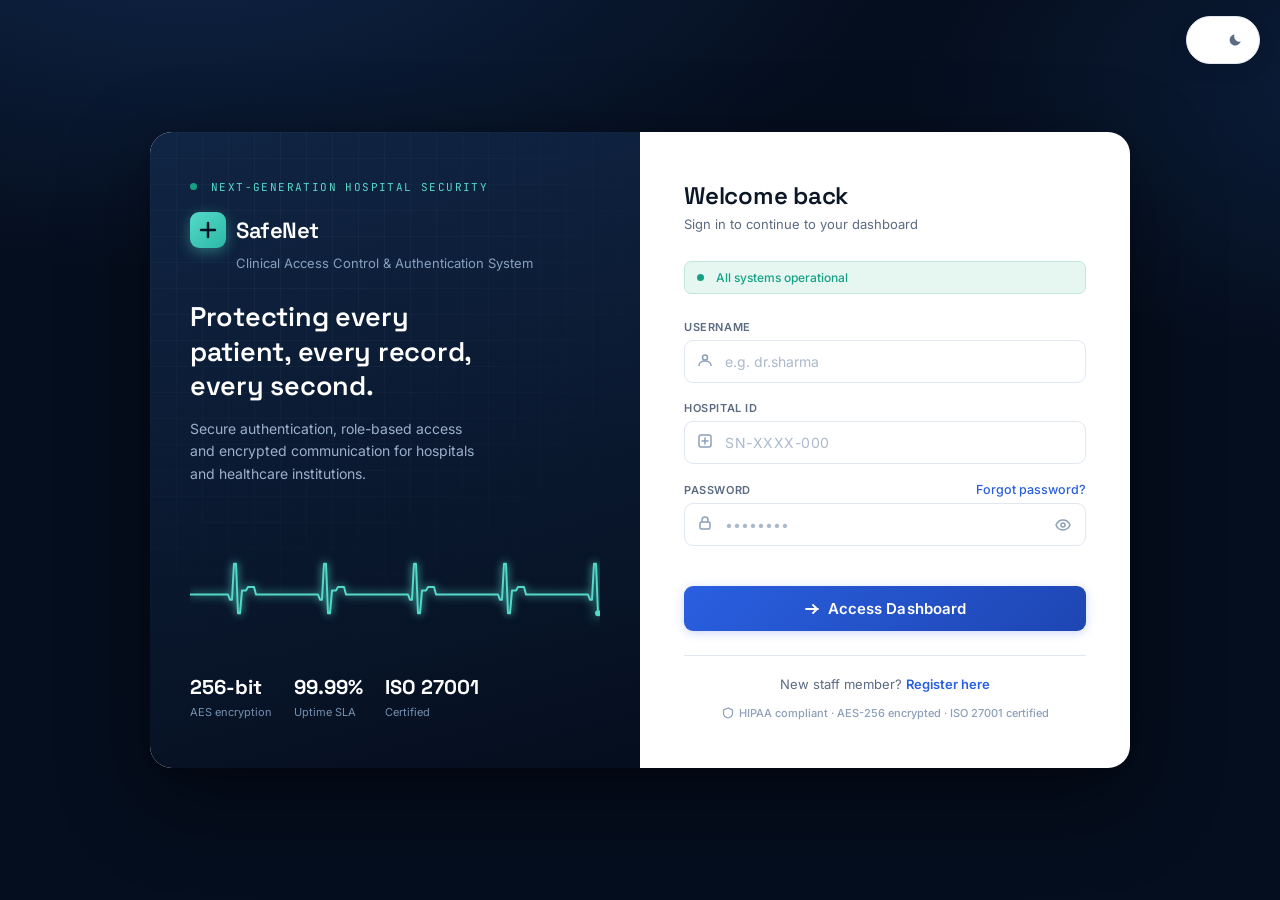
==== frontend/admin.html @ 6b895a3d "Initial commit" ====
<!DOCTYPE html>
<html lang="en">
<head>
    <meta charset="UTF-8">
    <meta name="viewport" content="width=device-width, initial-scale=1.0">
    <title>SafeNet — Admin Control</title>
    <link rel="preconnect" href="https://fonts.googleapis.com">
    <link href="https://fonts.googleapis.com/css2?family=Inter:wght@300;400;500;600;700&family=Space+Grotesk:wght@500;600;700&family=JetBrains+Mono:wght@400;500&display=swap" rel="stylesheet">
    <link rel="stylesheet" href="css/design-system.css">
    <script src="js/darkmode.js"></script>
    <link rel="stylesheet" href="css/admin.css">
</head>
<body class="app-body">

<!-- Sidebar -->
<aside>
    <div class="sidebar-brand">
        <div class="logo-icon">
            <svg width="18" height="18" viewBox="0 0 20 20" fill="none">
                <path d="M10 3v14M3 10h14" stroke="white" stroke-width="2.5" stroke-linecap="round"/>
            </svg>
        </div>
        <div>
            <span>SafeNet</span>
            <sub>Admin Console</sub>
        </div>
    </div>

    <div style="padding: 0 8px; margin-bottom: 8px;">
        <div class="sidebar-user-name" id="sidebarUserName">—</div>
        <div class="sidebar-user-id" id="sidebarUserHospitalId">—</div>
    </div>

    <span class="nav-section-label">Security</span>
    <a class="nav-item active" href="#" data-view="command" onclick="return switchView(this);">
        <svg width="15" height="15" viewBox="0 0 16 16" fill="none"><path d="M8 1L2 4v4c0 3.5 2.5 6 6 7 3.5-1 6-3.5 6-7V4L8 1z" stroke="currentColor" stroke-width="1.4"/></svg>
        Command Center
    </a>
    <a class="nav-item" href="#" data-view="anomalies" onclick="return switchView(this);">
        <svg width="15" height="15" viewBox="0 0 16 16" fill="none"><circle cx="8" cy="8" r="6" stroke="currentColor" stroke-width="1.4"/><path d="M8 5v3.5M8 11v.5" stroke="currentColor" stroke-width="1.4" stroke-linecap="round"/></svg>
        Anomaly Logs
    </a>

    <span class="nav-section-label">Staff</span>
    <a class="nav-item" href="#" data-view="approvals" onclick="return switchView(this);">
        <svg width="15" height="15" viewBox="0 0 16 16" fill="none"><circle cx="6" cy="5" r="2.5" stroke="currentColor" stroke-width="1.4"/><path d="M1 13c0-2.5 2-4 5-4s5 1.5 5 4" stroke="currentColor" stroke-width="1.4" stroke-linecap="round"/><path d="M11 7l2 2 2-2" stroke="currentColor" stroke-width="1.4" stroke-linecap="round"/></svg>
        Pending Approvals
        <span class="badge badge-amber" style="margin-left:auto; padding: 2px 7px; font-size:10px;" id="pendingBadge">2</span>
    </a>
    <a class="nav-item" href="#" data-view="access" onclick="return switchView(this);">
        <svg width="15" height="15" viewBox="0 0 16 16" fill="none"><rect x="2" y="2" width="12" height="12" rx="2" stroke="currentColor" stroke-width="1.4"/><path d="M5 8h6M8 5v6" stroke="currentColor" stroke-width="1.4" stroke-linecap="round"/></svg>
        Access Control
    </a>

    <span class="nav-section-label">System</span>
    <a class="nav-item" href="#" data-view="config" onclick="return switchView(this);">
        <svg width="15" height="15" viewBox="0 0 16 16" fill="none"><circle cx="8" cy="8" r="3" stroke="currentColor" stroke-width="1.4"/><path d="M8 1v2M8 13v2M1 8h2M13 8h2M3 3l1.5 1.5M11.5 11.5L13 13M3 13l1.5-1.5M11.5 4.5L13 3" stroke="currentColor" stroke-width="1.4" stroke-linecap="round"/></svg>
        System Config
    </a>

    <div class="sidebar-footer">
        <a class="nav-item nav-item-muted" href="#" onclick="SafeNetAPI.logout(); return false;">
            <svg width="15" height="15" viewBox="0 0 16 16" fill="none"><path d="M6 3H3a1 1 0 00-1 1v8a1 1 0 001 1h3M10 11l3-3-3-3M5 8h8" stroke="currentColor" stroke-width="1.4" stroke-linecap="round" stroke-linejoin="round"/></svg>
            Sign out
        </a>
        <div class="sidebar-status" style="margin-top:10px;">
            <span class="status-dot"></span>All nodes active
        </div>
    </div>
</aside>

<!-- Main -->
<main>
    <div class="topbar">
        <div class="topbar-title">
            <h2>Security &amp; Access Management</h2>
            <p>Staff approvals, RBAC, and IoT anomaly monitoring</p>
        </div>
        <div class="topbar-badges">
            <span class="badge badge-green"><span class="status-dot" style="width:5px;height:5px;margin-right:3px;"></span>System online</span>
            <span class="badge badge-blue">Isolation Forest · Active</span>
            <span class="badge badge-amber" id="alertBadge">⚠ 2 anomalies</span>
        </div>
    </div>

    <div class="dash-view active" id="view-command">
    <!-- Stat cards -->
    <div class="stat-grid">
        <div class="stat-card">
            <div class="stat-label">Algorithm accuracy</div>
            <div class="stat-value stat-accent">98.42<span style="font-size:14px;">%</span></div>
            <div class="stat-sub">+2.1% vs baseline SVM</div>
        </div>
        <div class="stat-card">
            <div class="stat-label">Detection latency</div>
            <div class="stat-value stat-blue">12.4<span style="font-size:14px;"> ms</span></div>
            <div class="stat-sub">Optimised for IoT footprint</div>
        </div>
        <div class="stat-card">
            <div class="stat-label">Active anomalies</div>
            <div class="stat-value stat-warn" id="anomalyCount">2</div>
            <div class="stat-sub">Awaiting triage</div>
        </div>
        <div class="stat-card">
            <div class="stat-label">Pending approvals</div>
            <div class="stat-value stat-alert" id="pendingCount">2</div>
            <div class="stat-sub">Staff registrations</div>
        </div>
    </div>

    <!-- Patient health-status analytics — Admin_Ops is unrestricted, so
         GET /patients returns every department here, unlike the clinical
         dashboards which only ever see their own. -->
    <div class="panel" style="margin-bottom:20px;">
        <div class="panel-header">
            <div>
                <div class="panel-title">Patient Health Overview</div>
                <div class="panel-sub">Live condition breakdown — all departments</div>
            </div>
        </div>
        <div class="health-overview-body">
            <div class="health-skeleton" id="healthSkeleton-admin">Loading analytics…</div>
            <div class="health-donut-wrap"><canvas class="health-donut" id="healthDonut-admin" style="display:none;"></canvas></div>
            <div class="health-legend" id="healthLegend-admin"></div>
            <div class="health-empty" id="healthEmpty-admin" style="display:none;">No patients registered yet.</div>
        </div>
    </div>
    </div>

    <!-- Approvals -->
    <div class="dash-view" id="view-approvals">
    <div class="panel">
        <div class="panel-header">
            <div>
                <div class="panel-title">Pending Staff Approvals</div>
                <div class="panel-sub">Review submitted hospital ID before activating access</div>
            </div>
            <span class="badge badge-amber" id="queueBadge">2 pending</span>
        </div>
        <div class="panel-body" id="approvalQueue">

            <div class="empty-state" id="emptyApprovals" style="display:none;">
                <svg width="28" height="28" viewBox="0 0 28 28" fill="none" style="margin:0 auto 8px;display:block;"><path d="M4 14l7 7L24 7" stroke="#0D9373" stroke-width="2" stroke-linecap="round" stroke-linejoin="round"/></svg>
                No pending approvals
            </div>
        </div>
    </div>
    </div>

    <!-- Anomaly log -->
    <div class="dash-view" id="view-anomalies">
    <div class="panel">
        <div class="panel-header">
            <div>
                <div class="panel-title">IoT Anomaly Log</div>
                <div class="panel-sub">Isolation Forest classification output</div>
            </div>
            <span class="badge badge-red" id="anomalyBadge">— active</span>
        </div>
        <div class="panel-body" id="anomalyLog">
            <div class="empty-state" id="emptyAnomalies" style="display:none;">
                <svg width="28" height="28" viewBox="0 0 28 28" fill="none" style="margin:0 auto 8px;display:block;"><path d="M4 14l7 7L24 7" stroke="#0D9373" stroke-width="2" stroke-linecap="round" stroke-linejoin="round"/></svg>
                No active anomalies
            </div>
        </div>
    </div>
    </div>

    <!-- Access table -->
    <div class="dash-view" id="view-access">
    <div class="panel">
        <div class="panel-header">
            <div>
                <div class="panel-title">Active Staff Access</div>
                <div class="panel-sub">Current RBAC role assignments across all departments</div>
            </div>
            <span class="badge badge-blue" id="staffCountBadge">— active</span>
        </div>
        <div class="panel-body">
            <table class="access-table">
                <thead>
                    <tr>
                        <th>Staff Member</th>
                        <th>Department</th>
                        <th>Role</th>
                        <th>Last login</th>
                        <th>Status</th>
                    </tr>
                </thead>
                <tbody id="staffTableBody"></tbody>
            </table>
        </div>
    </div>
    </div>

    <!-- System config (no backend-managed settings yet) -->
    <div class="dash-view" id="view-config">
    <div class="panel">
        <div class="dash-view-placeholder">
            <svg width="32" height="32" viewBox="0 0 16 16" fill="none"><circle cx="8" cy="8" r="3" stroke="currentColor" stroke-width="1.2"/><path d="M8 1v2M8 13v2M1 8h2M13 8h2M3 3l1.5 1.5M11.5 11.5L13 13M3 13l1.5-1.5M11.5 4.5L13 3" stroke="currentColor" stroke-width="1.2" stroke-linecap="round"/></svg>
            <h3>System configuration</h3>
            <p>Global system settings aren't wired up on the backend yet — this section is reserved for future controls like anomaly-detection thresholds and audit-log retention.</p>
        </div>
    </div>
    </div>

</main>

<script src="js/api.js"></script>
<script src="js/patient-analytics.js"></script>
<script src="js/effects.js"></script>
<script src="js/notification.js"></script>
<script src="js/search.js"></script>
<script src="js/global-toolbar.js"></script>
<script src="js/ai.js"></script>
<script>
    let currentUser = SafeNetAPI.requireAuth();

    if (currentUser) {
        document.getElementById('sidebarUserName').textContent = currentUser.fullName || currentUser.username;
        document.getElementById('sidebarUserHospitalId').textContent = currentUser.hospitalId;
    }

    // Sidebar workspace tabs: show only the view matching the clicked nav item.
    function switchView(navEl) {
        document.querySelectorAll('.nav-item[data-view]').forEach(el => el.classList.remove('active'));
        navEl.classList.add('active');
        document.querySelectorAll('.dash-view').forEach(el => el.classList.remove('active'));
        const target = document.getElementById('view-' + navEl.dataset.view);
        if (target) target.classList.add('active');
        return false;
    }

    // This console is Admin_Ops-only server-side (see SecurityConfig); every
    // call below would 403 for anyone else, so gate the UI the same way
    // rather than letting them watch every panel fail one by one.
    if (currentUser && currentUser.role !== 'Admin_Ops') {
        document.querySelector('main').innerHTML = `
            <div class="panel" style="padding:40px;text-align:center;">
                <div class="panel-title" style="font-size:16px;margin-bottom:8px;">Access restricted</div>
                <div class="panel-sub">This console is limited to Admin_Ops accounts. Your account role is "${currentUser.role}".</div>
            </div>`;
    } else {
        loadAll();
        PatientAnalytics.render({
            canvas: 'healthDonut-admin', legend: 'healthLegend-admin',
            empty: 'healthEmpty-admin', skeleton: 'healthSkeleton-admin',
        });
    }

    const roleOptions = ['Doc_ICU', 'Doc_Cardio', 'Doc_Gyno', 'Nurse_ICU', 'Nurse_Cardio', 'Nurse_Gyno', 'Admin_Ops', 'Staff'];
    // Mirrors AuthService.deptToRole() so the pre-selected suggestion matches
    // what the system would have assigned by default at registration.
    const suggestedRole = { icu: 'Doc_ICU', cardiology: 'Doc_Cardio', gynecology: 'Doc_Gyno', admin: 'Admin_Ops' };

    function initials(u) {
        return ((u.firstName?.[0] || '') + (u.lastName?.[0] || '')).toUpperCase();
    }

    function avatarColor(seed) {
        const colors = ['#4F46E5', '#0891B2', '#C2185B', '#7B1FA2', '#0D9373', '#D97706'];
        let hash = 0;
        for (const ch of seed) hash = (hash * 31 + ch.charCodeAt(0)) | 0;
        return colors[Math.abs(hash) % colors.length];
    }

    async function loadAll() {
        await Promise.all([loadStats(), loadApprovals(), loadAnomalies(), loadStaff()]);
    }

    async function loadStats() {
        try {
            const s = await SafeNetAPI.get('/admin/stats');
            document.getElementById('pendingCount').textContent = s.pendingCount;
            document.getElementById('pendingBadge').textContent = s.pendingCount;
            const activeAnomalies = s.criticalAlerts + s.warningAlerts;
            document.getElementById('anomalyCount').textContent = activeAnomalies;
            document.getElementById('alertBadge').textContent = `⚠ ${activeAnomalies} anomalies`;
        } catch (err) {
            console.error('Failed to load stats:', err.message);
        }
    }

    async function loadApprovals() {
        const queue = document.getElementById('approvalQueue');
        const empty = document.getElementById('emptyApprovals');
        try {
            const pending = await SafeNetAPI.get('/admin/approvals');
            queue.querySelectorAll('.approval-row').forEach(r => r.remove());
            document.getElementById('queueBadge').textContent = pending.length ? `${pending.length} pending` : 'All clear';
            document.getElementById('queueBadge').className = 'badge ' + (pending.length ? 'badge-amber' : 'badge-green');
            empty.style.display = pending.length ? 'none' : 'block';

            pending.forEach(u => {
                const row = document.createElement('div');
                row.className = 'approval-row';
                row.id = 'row-' + u.id;
                row.innerHTML = `
                    <div class="avatar" style="background:${avatarColor(u.email)};">${initials(u)}</div>
                    <div class="approval-info">
                        <div class="approval-name">${u.firstName} ${u.lastName}</div>
                        <div class="approval-meta">${u.department} · ${u.email}</div>
                        ${u.idProofPath ? '<span class="view-doc">ID proof on file</span>' : '<span class="view-doc" style="color:var(--muted);">No ID proof uploaded</span>'}
                    </div>
                    <div class="approval-actions">
                        <select class="role-select" id="role-${u.id}">
                            ${roleOptions.map(r => `<option ${r === suggestedRole[u.department.toLowerCase()] ? 'selected' : ''}>${r}</option>`).join('')}
                        </select>
                        <button class="btn-sm btn-approve" onclick="approveRow(${u.id})">Approve</button>
                        <button class="btn-sm btn-reject" onclick="rejectRow(${u.id})">Reject</button>
                    </div>`;
                queue.insertBefore(row, empty);
            });
        } catch (err) {
            queue.innerHTML = `<div class="empty-state">Could not load approvals: ${err.message}</div>`;
        }
    }

    async function loadAnomalies() {
        const log = document.getElementById('anomalyLog');
        const empty = document.getElementById('emptyAnomalies');
        try {
            const anomalies = await SafeNetAPI.get('/iot/anomalies?resolved=false');
            log.querySelectorAll('.anomaly-entry').forEach(e => e.remove());
            document.getElementById('anomalyBadge').textContent = `${anomalies.length} active`;
            empty.style.display = anomalies.length ? 'none' : 'block';

            anomalies.forEach(a => {
                const sevClass = a.severity === 'CRITICAL' ? 'sev-critical' : a.severity === 'WARNING' ? 'sev-warning' : 'sev-info';
                const entry = document.createElement('div');
                entry.className = 'anomaly-entry';
                entry.innerHTML = `
                    <div class="anomaly-header">
                        <span class="severity-tag ${sevClass}">${a.severity}</span>
                        <span class="anomaly-node">${a.nodeId}</span>
                        <span class="anomaly-ts">${new Date(a.detectedAt).toLocaleTimeString('en-IN', {hour:'2-digit', minute:'2-digit'})}</span>
                    </div>
                    <div class="anomaly-msg">${a.message}</div>
                    <div class="anomaly-class">Classification → ${a.classification || 'Unclassified'}</div>
                    <button class="btn-sm btn-reject" style="margin-top:8px;" onclick="resolveAnomaly(${a.id})">Mark resolved</button>`;
                log.insertBefore(entry, empty);
            });
        } catch (err) {
            log.innerHTML = `<div class="empty-state">Could not load anomalies: ${err.message}</div>`;
        }
    }

    async function loadStaff() {
        const tbody = document.getElementById('staffTableBody');
        try {
            const staff = await SafeNetAPI.get('/admin/staff');
            document.getElementById('staffCountBadge').textContent = `${staff.length} active`;
            tbody.innerHTML = staff.map(u => `
                <tr>
                    <td><strong>${u.firstName} ${u.lastName}</strong><br><span style="color:var(--muted);font-size:11px;">${u.email}</span></td>
                    <td>${u.department}</td>
                    <td><span class="role-chip">${u.role}</span></td>
                    <td class="td-mono" style="font-size:11px;">${u.lastLogin ? new Date(u.lastLogin).toLocaleString('en-IN', {dateStyle:'medium', timeStyle:'short'}) : 'Never'}</td>
                    <td><span class="badge ${u.approvalStatus === 'APPROVED' ? 'badge-green' : 'badge-amber'}">${u.approvalStatus === 'APPROVED' ? 'Active' : 'Pending review'}</span></td>
                </tr>
            `).join('');
        } catch (err) {
            tbody.innerHTML = `<tr><td colspan="5" style="text-align:center;color:var(--alert);">Could not load staff: ${err.message}</td></tr>`;
        }
    }

    async function approveRow(id) {
        const role = document.getElementById('role-' + id).value;
        try {
            await SafeNetAPI.put('/admin/approve/' + id, { role });
            document.getElementById('row-' + id)?.remove();
            await loadAll();
        } catch (err) {
            alert('Could not approve: ' + err.message);
        }
    }

    async function rejectRow(id) {
        try {
            await SafeNetAPI.put('/admin/reject/' + id, {});
            document.getElementById('row-' + id)?.remove();
            await loadAll();
        } catch (err) {
            alert('Could not reject: ' + err.message);
        }
    }

    async function resolveAnomaly(id) {
        try {
            await SafeNetAPI.put('/admin/anomalies/' + id + '/resolve', {});
            await loadAnomalies();
            await loadStats();
        } catch (err) {
            alert('Could not resolve anomaly: ' + err.message);
        }
    }
</script>
</body>
</html>
---- frontend/css/design-system.css ----
/* ============================================================
   SafeNet Design System
   A clinical-monitor inspired visual language: calm, legible
   surfaces for clinical data, wrapped in a deep-navy "vital
   signs" shell. The signature motif is the live pulse trace —
   the same waveform that watches a patient's heart now watches
   the system.
   ============================================================ */

*, *::before, *::after { box-sizing: border-box; margin: 0; padding: 0; }

:root {
  /* ── Core palette ── */
  --navy-deep:   #050E1E;
  --navy:        #0A1830;
  --navy-mid:    #102544;
  --navy-line:   #1E3A5F;

  --cloud:       #F4F7FC;
  --paper:       #FFFFFF;
  --ink:         #0B1626;
  --slate:       #5B6B82;
  --slate-lt:    #8CA0B8;
  --line:        #E1E7F0;
  --line-soft:   #EDF1F7;

  --pulse:       #2A5FE0;
  --pulse-dk:    #1E46B3;
  --pulse-lt:    #E8EEFE;
  --pulse-glow:  #55D9C9;
  --pulse-glow-dk: #2CB8A6;

  --vital-red:    #E3435F;
  --vital-red-lt: #FDECEF;
  --vital-amber:  #DB9A2C;
  --vital-amber-lt: #FBF2E1;
  --vital-green:  #17A184;
  --vital-green-lt: #E6F7F2;
  --vital-purple: #7C6FE3;
  --vital-purple-lt: #EEECFC;

  --icu:         #C6304A;
  --icu-lt:      #FDEBEF;

  /* ── Legacy aliases (kept so page-inline scripts referencing old
     variable names via style.color = 'var(--x)' keep working) ── */
  --ink-legacy:  var(--ink);
  --muted:       var(--slate);
  --border:      var(--line);
  --white:       var(--paper);
  --surface:     var(--cloud);
  --alert:       var(--vital-red);
  --alert-lt:    var(--vital-red-lt);
  --success:     var(--vital-green);
  --success-lt:  var(--vital-green-lt);
  --warn:        var(--vital-amber);
  --sidebar:     var(--navy-deep);

  /* ── Type ── */
  --display: 'Space Grotesk', 'Inter', sans-serif;
  --sans:    'Inter', sans-serif;
  --mono:    'JetBrains Mono', monospace;

  /* ── Elevation ── */
  --shadow-sm: 0 1px 2px rgba(9, 20, 40, 0.06);
  --shadow-md: 0 6px 20px rgba(9, 20, 40, 0.08), 0 2px 6px rgba(9, 20, 40, 0.05);
  --shadow-lg: 0 16px 48px rgba(9, 20, 40, 0.14), 0 4px 12px rgba(9, 20, 40, 0.06);
  --shadow-glow: 0 0 0 3px var(--pulse-lt);

  --radius-sm: 7px;
  --radius-md: 10px;
  --radius-lg: 16px;
  --ease: cubic-bezier(0.22, 1, 0.36, 1);
}

html { scroll-behavior: smooth; }

body {
  font-family: var(--sans);
  background: var(--cloud);
  color: var(--ink);
  -webkit-font-smoothing: antialiased;
}

h1, h2, h3, .display { font-family: var(--display); letter-spacing: -0.01em; }

a { color: var(--pulse); }

::selection { background: var(--pulse-glow); color: var(--navy-deep); }

/* Custom scrollbar */
::-webkit-scrollbar { width: 10px; height: 10px; }
::-webkit-scrollbar-track { background: transparent; }
::-webkit-scrollbar-thumb { background: #C7D3E4; border-radius: 10px; border: 2px solid var(--cloud); }
::-webkit-scrollbar-thumb:hover { background: #A9B9D0; }

@media (prefers-reduced-motion: reduce) {
  *, *::before, *::after { animation-duration: 0.001ms !important; animation-iteration-count: 1 !important; transition-duration: 0.001ms !important; scroll-behavior: auto !important; }
}

:focus-visible {
  outline: 2px solid var(--pulse-glow);
  outline-offset: 2px;
}

/* ============================================================
   Motion library
   ============================================================ */

@keyframes fadeUp {
  from { opacity: 0; transform: translateY(14px); }
  to   { opacity: 1; transform: translateY(0); }
}
@keyframes fadeIn { from { opacity: 0; } to { opacity: 1; } }

@keyframes scaleIn {
  from { opacity: 0; transform: scale(0.96); }
  to   { opacity: 1; transform: scale(1); }
}

@keyframes blink { 0%, 100% { opacity: 1; } 50% { opacity: 0.25; } }

@keyframes softPulseGlow {
  0%, 100% { box-shadow: 0 0 0 0 rgba(85, 217, 201, 0.45); }
  50%      { box-shadow: 0 0 0 6px rgba(85, 217, 201, 0); }
}

@keyframes shimmer {
  0%   { background-position: -400px 0; }
  100% { background-position: 400px 0; }
}

@keyframes floatSlow {
  0%, 100% { transform: translateY(0); }
  50%      { transform: translateY(-6px); }
}

@keyframes drawLine {
  from { stroke-dashoffset: 1400; }
  to   { stroke-dashoffset: 0; }
}

@keyframes ripple {
  from { transform: scale(0); opacity: 0.45; }
  to   { transform: scale(2.6); opacity: 0; }
}

@keyframes toastIn {
  from { opacity: 0; transform: translate(-50%, 12px); }
  to   { opacity: 1; transform: translate(-50%, 0); }
}

.reveal {
  opacity: 0;
  transform: translateY(16px);
  transition: opacity 0.6s var(--ease), transform 0.6s var(--ease);
}
.reveal.in-view { opacity: 1; transform: translateY(0); }

.stagger > * { opacity: 0; animation: fadeUp 0.55s var(--ease) forwards; }
.stagger > *:nth-child(1) { animation-delay: 0.03s; }
.stagger > *:nth-child(2) { animation-delay: 0.09s; }
.stagger > *:nth-child(3) { animation-delay: 0.15s; }
.stagger > *:nth-child(4) { animation-delay: 0.21s; }
.stagger > *:nth-child(5) { animation-delay: 0.27s; }
.stagger > *:nth-child(6) { animation-delay: 0.33s; }
.stagger > *:nth-child(n+7) { animation-delay: 0.38s; }

/* Ripple-enabled surface (JS adds .ripple span on click via effects.js) */
.rippleable { position: relative; overflow: hidden; }
.ripple-el {
  position: absolute; border-radius: 50%;
  background: rgba(255,255,255,0.55);
  transform: scale(0); pointer-events: none;
  animation: ripple 0.6s ease-out forwards;
}
.rippleable.dark .ripple-el { background: rgba(85,217,201,0.35); }

/* ============================================================
   Status dot / live indicators
   ============================================================ */

.status-dot {
  display: inline-block; width: 6px; height: 6px; border-radius: 50%;
  background: var(--vital-green); margin-right: 5px;
  animation: blink 2.4s ease-in-out infinite;
}
.status-dot.pulse-dot,
.pulse-dot {
  display: inline-block; width: 7px; height: 7px; border-radius: 50%;
  background: var(--vital-green); margin-right: 6px; flex-shrink: 0;
  animation: softPulseGlow 2s ease-in-out infinite;
}

/* ============================================================
   Auth shell (login / register / forgot / reset / logout)
   ============================================================ */

body.auth-body {
  min-height: 100vh;
  display: flex;
  justify-content: center;
  align-items: center;
  padding: 24px;
  position: relative;
  overflow-x: hidden;
  background:
    radial-gradient(1200px 600px at 15% -10%, #0F2547 0%, transparent 60%),
    radial-gradient(900px 500px at 110% 10%, #0B1E3B 0%, transparent 55%),
    var(--navy-deep);
}

/* Ambient pulse-trace canvas sitting behind the auth card */
.auth-trace {
  position: fixed; inset: 0; width: 100%; height: 100%;
  z-index: 0; opacity: 0.55; pointer-events: none;
}

.auth-wrap {
  position: relative; z-index: 1;
  width: 100%; max-width: 980px;
  display: grid; grid-template-columns: 1fr 1fr;
  background: var(--paper);
  border-radius: 22px;
  overflow: hidden;
  box-shadow: 0 30px 90px rgba(0,0,0,0.45), 0 4px 16px rgba(0,0,0,0.2);
  animation: scaleIn 0.6s var(--ease);
}

.auth-side {
  background:
    linear-gradient(165deg, var(--navy-mid) 0%, var(--navy-deep) 100%);
  color: #fff;
  padding: 48px 40px;
  display: flex; flex-direction: column; justify-content: space-between;
  position: relative;
  overflow: hidden;
  min-height: 100%;
}

.auth-side::before {
  content: '';
  position: absolute; inset: 0;
  background-image:
    linear-gradient(rgba(255,255,255,0.035) 1px, transparent 1px),
    linear-gradient(90deg, rgba(255,255,255,0.035) 1px, transparent 1px);
  background-size: 26px 26px;
  mask-image: radial-gradient(circle at 30% 20%, black, transparent 75%);
}

.auth-side-content { position: relative; z-index: 1; }

.auth-side .eyebrow {
  font-family: var(--mono); font-size: 11px; letter-spacing: 1.4px;
  color: var(--pulse-glow); text-transform: uppercase; margin-bottom: 18px;
  display: flex; align-items: center; gap: 8px;
}

.auth-side h2 {
  font-size: 27px; line-height: 1.28; font-weight: 600; margin-bottom: 14px;
  max-width: 320px;
}

.auth-side p.lede { color: #9BB0CC; font-size: 14px; line-height: 1.6; max-width: 300px; }

.auth-side-trace {
  position: relative; z-index: 1;
  height: 90px; margin: 28px 0 8px;
}

.auth-stat-row { display: flex; gap: 22px; position: relative; z-index: 1; }
.auth-stat-row div b { display: block; font-family: var(--display); font-size: 20px; color: #fff; }
.auth-stat-row div span { font-size: 11px; color: #7590B0; }

.auth-form-side { padding: 48px 44px; display: flex; flex-direction: column; justify-content: center; }

/* Legacy single-column card (logout / narrow states) */
.card {
  width: 480px;
  max-width: 100%;
  background: var(--paper);
  border: 1px solid var(--line);
  border-radius: var(--radius-lg);
  padding: 44px 40px 36px;
  box-shadow: var(--shadow-lg);
  display: flex;
  flex-direction: column;
  position: relative;
  z-index: 1;
  animation: scaleIn 0.5s var(--ease);
}

.header { margin-bottom: 28px; }

.wordmark { display: flex; align-items: center; gap: 10px; margin-bottom: 6px; }

.logo-icon {
  width: 36px; height: 36px;
  background: linear-gradient(140deg, var(--pulse) 0%, var(--pulse-dk) 100%);
  border-radius: 9px;
  display: flex; align-items: center; justify-content: center;
  flex-shrink: 0;
  box-shadow: 0 4px 14px rgba(42, 95, 224, 0.35);
}
.auth-side .logo-icon,
.logo-icon.on-dark {
  background: linear-gradient(140deg, var(--pulse-glow) 0%, var(--pulse-glow-dk) 100%);
  box-shadow: 0 4px 14px rgba(85, 217, 201, 0.4);
}

.wordmark h1 {
  font-family: var(--display);
  font-size: 22px; font-weight: 600; color: var(--ink); letter-spacing: -0.02em;
}
.auth-side .wordmark h1 { color: #fff; }

.tagline { font-size: 13px; color: var(--slate); margin-left: 46px; line-height: 1.4; }
.auth-side .tagline { color: #86A0C0; }

/* System status bar */
.status-bar {
  display: flex; align-items: center; gap: 6px;
  background: var(--vital-green-lt); border: 1px solid #BFE7DC;
  border-radius: var(--radius-sm); padding: 8px 12px; margin-bottom: 26px;
  font-size: 12px; font-weight: 500; color: var(--vital-green);
}

/* ============================================================
   Forms
   ============================================================ */

.form-group { margin-bottom: 18px; }

label, .form-label {
  display: block; font-size: 11px; font-weight: 600; color: var(--slate);
  text-transform: uppercase; letter-spacing: 0.6px; margin-bottom: 6px;
}

.input-wrap { position: relative; }

.input-icon {
  position: absolute; left: 13px; top: 50%; transform: translateY(-50%);
  color: var(--slate-lt); pointer-events: none; transition: color 0.15s;
}

input[type="text"], input[type="password"], input[type="email"],
input[type="tel"], input[type="search"], input[type="date"],
select, textarea, .form-input, .form-textarea, .filter-select, .search-input {
  width: 100%;
  padding: 12px 14px;
  border: 1.5px solid var(--line);
  border-radius: 9px;
  font-family: var(--sans);
  font-size: 14px;
  color: var(--ink);
  background: var(--paper);
  outline: none;
  transition: border-color 0.15s var(--ease), box-shadow 0.15s var(--ease);
  appearance: none; -webkit-appearance: none;
}

.input-wrap input, .input-wrap select { padding-left: 40px; }
.search-wrap { position: relative; }
.search-wrap .search-input { padding-left: 38px; }
.search-icon { position: absolute; left: 12px; top: 50%; transform: translateY(-50%); color: var(--slate-lt); }

input:focus, select:focus, textarea:focus,
.form-input:focus, .form-textarea:focus, .filter-select:focus, .search-input:focus {
  border-color: var(--pulse);
  box-shadow: var(--shadow-glow);
}

input::placeholder, textarea::placeholder { color: #ABB9CC; }

input.input-invalid, .form-input.input-invalid {
  border-color: var(--vital-red) !important;
  box-shadow: 0 0 0 3px rgba(227,67,95,0.1) !important;
}
.field-error {
  display: none; font-size: 11.5px; color: var(--vital-red);
  margin-top: 5px; font-weight: 500;
}
.field-error.show { display: block; animation: fadeUp 0.25s var(--ease); }
.form-hint { font-size: 12px; color: var(--slate); margin-top: 5px; }

.id-input { font-family: var(--mono); font-size: 13px; letter-spacing: 0.5px; }

.pw-wrap { position: relative; }
.pw-toggle {
  position: absolute; right: 13px; top: 50%; transform: translateY(-50%);
  background: none; border: none; cursor: pointer; color: var(--slate-lt);
  padding: 2px; display: flex; align-items: center; transition: color 0.15s;
}
.pw-toggle:hover { color: var(--slate); }

.select-wrap { position: relative; }
.select-wrap::after {
  content: ''; position: absolute; right: 14px; top: 50%; transform: translateY(-50%);
  width: 0; height: 0; border-left: 4px solid transparent; border-right: 4px solid transparent;
  border-top: 5px solid var(--slate-lt); pointer-events: none;
}

.form-row { display: grid; grid-template-columns: 1fr 1fr; gap: 16px; }

/* Department / option pills */
.dept-pills { display: grid; grid-template-columns: 1fr 1fr; gap: 8px; margin-top: 2px; }
.dept-pill {
  display: flex; flex-direction: column; gap: 2px;
  padding: 12px 13px; border: 1.5px solid var(--line); border-radius: 10px;
  cursor: pointer; transition: border-color 0.15s, background 0.15s, box-shadow 0.15s, transform 0.15s;
  background: var(--paper);
}
.dept-pill:hover { border-color: #A9C0E8; background: #F6F9FF; transform: translateY(-1px); }
.dept-pill.selected { border-color: var(--pulse); background: var(--pulse-lt); box-shadow: var(--shadow-glow); }
.dept-pill input[type="radio"] { display: none; }
.dept-name { font-size: 13px; font-weight: 600; color: var(--ink); }
.dept-desc { font-size: 10px; color: var(--slate); font-weight: 400; }
.dept-pill-icon { font-size: 16px; margin-bottom: 2px; }

/* Toggle switch */
.toggle-row { display: flex; align-items: center; justify-content: space-between; padding: 12px 0; }
.toggle-name { font-size: 13.5px; font-weight: 600; color: var(--ink); }
.toggle-desc { font-size: 12px; color: var(--slate); margin-top: 2px; }
.toggle { position: relative; width: 40px; height: 23px; flex-shrink: 0; }
.toggle input { opacity: 0; width: 0; height: 0; }
.toggle-slider {
  position: absolute; inset: 0; background: #CBD5E5; border-radius: 20px; cursor: pointer;
  transition: background 0.2s var(--ease);
}
.toggle-slider::before {
  content: ''; position: absolute; width: 17px; height: 17px; left: 3px; top: 3px;
  background: #fff; border-radius: 50%; transition: transform 0.2s var(--ease);
  box-shadow: 0 1px 3px rgba(0,0,0,0.25);
}
.toggle input:checked + .toggle-slider { background: var(--pulse); }
.toggle input:checked + .toggle-slider::before { transform: translateX(17px); }

/* ============================================================
   Buttons
   ============================================================ */

.btn, .btn-primary, .btn-login, .btn-secondary, .btn-danger, .btn-success,
.btn-save, .btn-cancel, .btn-approve, .btn-reject, .btn-confirm, .btn-hold,
.btn-modal-cancel, .btn-modal-confirm {
  display: inline-flex; align-items: center; justify-content: center; gap: 8px;
  border: none; border-radius: 9px; padding: 12px 20px;
  font-family: var(--sans); font-size: 14px; font-weight: 600;
  cursor: pointer; transition: background 0.15s var(--ease), transform 0.08s var(--ease), box-shadow 0.2s var(--ease), border-color .15s;
  letter-spacing: 0.1px; text-decoration: none;
}
.btn:active, .btn-primary:active, .btn-login:active, .btn-secondary:active,
.btn-danger:active, .btn-success:active, .btn-save:active, .btn-approve:active {
  transform: scale(0.98);
}

.btn-primary, .btn-login, .btn-save, .btn-approve, .btn-confirm, .btn-modal-confirm {
  width: auto;
  background: linear-gradient(135deg, var(--pulse) 0%, var(--pulse-dk) 100%);
  color: #fff;
  box-shadow: 0 2px 10px rgba(42,95,224,0.25);
}
.btn-login { width: 100%; padding: 13px; font-size: 15px; margin-top: 22px; }
.btn-primary:hover, .btn-login:hover, .btn-save:hover, .btn-approve:hover,
.btn-confirm:hover, .btn-modal-confirm:hover {
  box-shadow: 0 6px 20px rgba(42,95,224,0.38);
  transform: translateY(-1px);
}

.btn-secondary, .btn-cancel, .btn-modal-cancel, .btn-hold {
  background: var(--paper); color: var(--ink); border: 1.5px solid var(--line);
}
.btn-secondary:hover, .btn-cancel:hover, .btn-modal-cancel:hover, .btn-hold:hover {
  border-color: #B7C4D8; background: #F7F9FC;
}

.btn-danger, .btn-reject {
  background: linear-gradient(135deg, var(--vital-red) 0%, #C22C48 100%); color: #fff;
  box-shadow: 0 2px 10px rgba(227,67,95,0.25);
}
.btn-danger:hover, .btn-reject:hover { box-shadow: 0 6px 20px rgba(227,67,95,0.35); transform: translateY(-1px); }

.btn-success { background: linear-gradient(135deg, var(--vital-green) 0%, #0F8570 100%); color: #fff; }

.btn-link { background: none; border: none; color: var(--pulse); font-weight: 600; cursor: pointer; padding: 0; font-size: 13px; }
.btn-link:hover { text-decoration: underline; }

.btn-sm { padding: 7px 12px; font-size: 12px; border-radius: 7px; }

.btn-row { display: flex; gap: 10px; }

button:disabled { opacity: 0.6; cursor: not-allowed; transform: none !important; }

/* Card footer / auth footer */
.card-footer { margin-top: 24px; padding-top: 20px; border-top: 1px solid var(--line); text-align: center; }
.card-footer p { font-size: 13px; color: var(--slate); }
.card-footer a { color: var(--pulse); font-weight: 600; text-decoration: none; }
.card-footer a:hover { text-decoration: underline; }

.security-badge {
  display: flex; align-items: center; justify-content: center; gap: 5px;
  margin-top: 14px; font-size: 11px; color: var(--slate-lt); font-weight: 500;
}

.alert-msg {
  display: none; background: var(--vital-red-lt); border: 1px solid #F4C3CC;
  border-radius: 7px; padding: 10px 13px; font-size: 13px; color: var(--vital-red);
  margin-top: 14px; font-weight: 500; animation: fadeUp 0.25s var(--ease);
}
.info-msg {
  display: none; background: var(--vital-amber-lt); border: 1px solid #F0DCA8;
  border-radius: 7px; padding: 10px 13px; font-size: 13px; color: #8A5A10;
  margin-top: 14px; font-weight: 500;
}

/* ============================================================
   App shell — sidebar / topbar / main
   ============================================================ */

body.app-body { font-family: var(--sans); background: var(--cloud); min-height: 100vh; display: flex; color: var(--ink); }

aside {
  width: 244px; flex-shrink: 0;
  background: linear-gradient(190deg, var(--navy-mid) 0%, var(--navy-deep) 100%);
  display: flex; flex-direction: column; padding: 26px 18px;
  min-height: 100vh; position: sticky; top: 0; height: 100vh;
  overflow-y: auto;
}

.sidebar-brand, .sidebar-brand-text { display: flex; align-items: center; gap: 10px; margin-bottom: 32px; }
.sidebar-brand-text > div { display: flex; align-items: center; gap: 10px; }

.brand-text span { font-size: 16px; font-weight: 700; color: #fff; letter-spacing: -0.02em; display: block; font-family: var(--display); }
.brand-text sub { font-size: 10px; font-weight: 600; color: #4F6C90; text-transform: uppercase; letter-spacing: 0.5px; }

.role-chip-sidebar {
  display: inline-block; background: rgba(85,217,201,0.16); color: var(--pulse-glow);
  font-size: 10px; font-family: var(--mono); padding: 3px 8px; border-radius: 5px; margin-top: 4px;
}

.nav-section-label {
  font-size: 10px; font-weight: 600; color: #3E5A7E;
  text-transform: uppercase; letter-spacing: 0.8px;
  padding: 0 10px; margin-bottom: 6px; margin-top: 22px;
}

.nav-item {
  display: flex; align-items: center; gap: 10px; padding: 9px 11px; border-radius: 8px;
  font-size: 13px; font-weight: 500; color: #8AA2C0; text-decoration: none;
  transition: background 0.15s, color 0.15s, transform 0.1s;
  cursor: pointer; border: none; background: none; width: 100%; text-align: left;
  position: relative;
}
.nav-item:hover { background: rgba(255,255,255,0.06); color: #D3E1F2; transform: translateX(2px); }
.nav-item.active {
  background: rgba(85,217,201,0.14); color: var(--pulse-glow);
}
.nav-item.active::before {
  content: ''; position: absolute; left: -18px; top: 50%; transform: translateY(-50%);
  width: 3px; height: 60%; background: var(--pulse-glow); border-radius: 0 3px 3px 0;
}

.btg-btn {
  display: flex; align-items: center; gap: 8px; width: 100%; padding: 10px 10px;
  background: rgba(198,48,74,0.16); border: 1px solid rgba(198,48,74,0.35); border-radius: 8px;
  font-size: 12px; font-weight: 700; color: #F0A0AF; cursor: pointer; font-family: var(--sans);
  text-transform: uppercase; letter-spacing: 0.5px; transition: background 0.15s, transform .1s; margin-top: 8px;
}
.btg-btn:hover { background: rgba(198,48,74,0.3); transform: translateY(-1px); }

.sidebar-footer { margin-top: auto; padding-top: 16px; border-top: 1px solid rgba(255,255,255,0.08); }

/* Metric-bar fill colors — were hardcoded inline hex on 11 progress
   bars across the 3 dashboards (width stays inline since it's
   data-driven; color is now a class so dark mode can adjust it). */
:root {
  --bar-red:   #D62B2B;
  --bar-green: #0D9373;
  --bar-amber: #D97706;
  --bar-blue:  #0055FF;
  --bar-gray:  #5A6A7E;
}
html[data-theme="dark"] {
  --bar-red:   #F0554F;
  --bar-green: #2FD1A8;
  --bar-amber: #F0A93A;
  --bar-blue:  #4C86FF;
  --bar-gray:  #8698B5;
}
.bar-red   { background: var(--bar-red); }
.bar-green { background: var(--bar-green); }
.bar-amber { background: var(--bar-amber); }
.bar-blue  { background: var(--bar-blue); }
.bar-gray  { background: var(--bar-gray); }

.load-error-banner {
  background: var(--vital-red-lt);
  border-bottom: 1px solid var(--vital-red);
  color: var(--alert);
  font-size: 13px;
}

/* Icon-tile accents on the Help page (quick-links + contact cards).
   Was hardcoded pastel hex per tile; now theme-aware classes. */
:root { --icon-pink-lt: #FCE4EC; }
html[data-theme="dark"] { --icon-pink-lt: #3A1F2A; }
.icon-tile-blue  { background: var(--pulse-lt); }
.icon-tile-green { background: var(--vital-green-lt); }
.icon-tile-amber { background: var(--vital-amber-lt); }
.icon-tile-pink  { background: var(--icon-pink-lt); }




/* Shared sidebar "signed in as" block — was duplicated inline across
   every authenticated page (admin, patients, settings, help, and all
   three dashboards). One definition now. */
.sidebar-user-name { font-size: 13px; font-weight: 600; color: #C0D4EC; }
.sidebar-user-id { font-size: 11px; color: #4A6080; font-family: var(--mono); }

/* Muted variant of .nav-item, used for the sign-out link. Was an
   inline color override repeated on every page. */
.nav-item-muted { color: #4A6080; }

/* Alert/warning cards used in dashboards (anomaly banners, flagged-bed
   notices). These use CSS variables so they correctly flip under
   html[data-theme="dark"] — the hardcoded hex versions they replace
   did not. */
.alert-card-warning { border-color: var(--vital-amber); background: var(--vital-amber-lt); }
.alert-card-critical { border-color: var(--vital-red); background: var(--vital-red-lt); }

.sidebar-status { font-size: 11px; color: #3E5A7E; font-family: var(--mono); padding: 8px 10px 0; }

/* Top padding is taller than the sides to leave clearance under the
   fixed .global-toolbar (search/bell/theme pill, top:16px, ~46px tall)
   so page badges and headers never render underneath/behind it. */
main { flex: 1; padding: 76px 36px 32px; overflow-y: auto; animation: fadeIn 0.4s var(--ease); }

.topbar {
  display: flex; align-items: center; justify-content: space-between; margin-bottom: 26px; gap: 16px; flex-wrap: wrap;
}
.topbar-title { font-family: var(--display); font-size: 22px; font-weight: 600; letter-spacing: -0.01em; }
.topbar-badges { display: flex; gap: 8px; align-items: center; }
.page-sub { color: var(--slate); font-size: 13.5px; margin-top: 4px; }

/* ── Sidebar-driven tabbed views: each nav item shows exactly one
   corresponding panel of content; every other view stays hidden.
   Shared across dashboards and the admin console. ── */
.dash-view { display: none; }
.dash-view.active { display: block; }

.dash-view-placeholder {
  text-align: center; padding: 64px 24px; color: var(--slate);
}
.dash-view-placeholder svg { margin: 0 auto 14px; display: block; opacity: 0.6; }
.dash-view-placeholder h3 { font-family: var(--display); font-size: 16px; font-weight: 600; color: var(--ink); margin-bottom: 6px; }
.dash-view-placeholder p { font-size: 13px; max-width: 360px; margin: 0 auto; line-height: 1.6; }

/* ── Download / export menu (patient report feature) ── */
.dl-menu-wrap { position: relative; display: inline-block; }
.dl-menu {
  position: absolute; top: calc(100% + 6px); right: 0; z-index: 50;
  background: var(--paper); border: 1px solid var(--line); border-radius: 10px;
  box-shadow: 0 10px 30px rgba(15,23,42,0.16); min-width: 200px; padding: 6px;
  display: none;
}
.dl-menu.open { display: block; }
.dl-menu button {
  display: flex; align-items: center; gap: 9px; width: 100%; text-align: left;
  background: none; border: none; padding: 9px 10px; border-radius: 7px;
  font-family: var(--sans); font-size: 13px; font-weight: 500; color: var(--ink);
  cursor: pointer;
}
.dl-menu button:hover { background: var(--cloud); }
.dl-menu button svg { flex-shrink: 0; color: var(--slate); }
.dl-menu .dl-menu-note { padding: 6px 10px 4px; font-size: 11px; color: var(--slate-lt); border-top: 1px solid var(--line-soft); margin-top: 4px; }

/* ── Patient health-status analytics (donut + legend) ── */
.health-overview-body { display: flex; align-items: center; gap: 26px; padding: 20px 22px; flex-wrap: wrap; }
.health-donut-wrap { position: relative; width: 120px; height: 120px; flex-shrink: 0; }
.health-donut { width: 120px; height: 120px; display: block; }
.health-legend { flex: 1; min-width: 190px; display: flex; flex-direction: column; gap: 11px; }
.ph-legend-row { display: flex; align-items: center; gap: 10px; font-size: 13.5px; }
.ph-dot { width: 10px; height: 10px; border-radius: 50%; flex-shrink: 0; }
.ph-legend-label { flex: 1; color: var(--ink); font-weight: 500; }
.ph-legend-val { font-weight: 700; color: var(--ink); font-variant-numeric: tabular-nums; }
.ph-legend-pct { font-weight: 500; color: var(--slate); font-size: 12px; }
.health-empty { color: var(--slate); font-size: 13px; padding: 4px 0; }
.health-skeleton { color: var(--slate-lt); font-size: 13px; padding: 4px 0; }

/* ============================================================
   Panels / cards / stat cards
   ============================================================ */

.panel {
  background: var(--paper); border: 1px solid var(--line); border-radius: var(--radius-md);
  box-shadow: var(--shadow-sm); margin-bottom: 20px; transition: box-shadow .2s var(--ease);
}
.panel:hover { box-shadow: var(--shadow-md); }
.panel-header { padding: 18px 22px; border-bottom: 1px solid var(--line-soft); display: flex; align-items: center; justify-content: space-between; gap: 12px; flex-wrap: wrap; }
.panel-title { font-family: var(--display); font-size: 15.5px; font-weight: 600; }
.panel-sub { font-size: 12px; color: var(--slate); margin-top: 2px; }
.panel-body { padding: 20px 22px; }

.two-col { display: grid; grid-template-columns: 1.4fr 1fr; gap: 20px; align-items: start; }

.stat-grid { display: grid; grid-template-columns: repeat(auto-fit, minmax(180px, 1fr)); gap: 14px; margin-bottom: 22px; }
.stat-card {
  background: var(--paper); border: 1px solid var(--line); border-radius: var(--radius-md);
  padding: 18px 18px; position: relative; overflow: hidden; box-shadow: var(--shadow-sm);
  transition: transform .18s var(--ease), box-shadow .18s var(--ease);
}
.stat-card:hover { transform: translateY(-2px); box-shadow: var(--shadow-md); }
.stat-card::before { content: ''; position: absolute; left: 0; top: 0; bottom: 0; width: 3px; background: var(--pulse); }
.stat-card.stat-alert::before, .stat-card.stat-accent.stat-alert::before { background: var(--vital-red); }
.stat-card.stat-warn::before { background: var(--vital-amber); }
.stat-card.stat-blue::before { background: var(--pulse); }
.stat-label { font-size: 11px; font-weight: 600; color: var(--slate); text-transform: uppercase; letter-spacing: 0.5px; }
.stat-value { font-family: var(--display); font-size: 27px; font-weight: 600; margin: 6px 0 2px; }
.stat-sub { font-size: 11.5px; color: var(--slate-lt); }

.section-divider { height: 1px; background: var(--line); margin: 18px 0; border: none; }

/* ============================================================
   Badges
   ============================================================ */

.badge, .role-chip, .severity-tag, .status-pill, .faq-tag, .bp-chip, .vital-badge {
  display: inline-flex; align-items: center; gap: 4px;
  font-size: 11px; font-weight: 700; padding: 3px 9px; border-radius: 20px;
  text-transform: uppercase; letter-spacing: 0.4px;
}
.badge-blue, .role-chip { background: var(--pulse-lt); color: var(--pulse-dk); }
.badge-green, .sev-info, .bp-normal { background: var(--vital-green-lt); color: var(--vital-green); }
.badge-red, .sev-critical, .bp-high { background: var(--vital-red-lt); color: var(--vital-red); }
.badge-amber, .sev-warning, .bp-watch { background: var(--vital-amber-lt); color: var(--vital-amber-dk, #93650F); }
html[data-theme="dark"] { --vital-amber-dk: #F0C879; }

.badge-purple { background: var(--vital-purple-lt); color: var(--vital-purple); }

/* ============================================================
   Tables
   ============================================================ */

table { width: 100%; border-collapse: collapse; font-size: 13px; }
th {
  text-align: left; font-size: 10.5px; font-weight: 700; color: var(--slate);
  text-transform: uppercase; letter-spacing: 0.5px; padding: 10px 14px; border-bottom: 1.5px solid var(--line);
}
td { padding: 12px 14px; border-bottom: 1px solid var(--line-soft); vertical-align: middle; }
tbody tr { transition: background 0.12s; }
tbody tr:hover { background: #F8FAFD; }
.td-mono { font-family: var(--mono); font-size: 12px; color: var(--slate); }

/* ============================================================
   Modals / drawers / toasts
   ============================================================ */

.modal-overlay, .drawer-overlay {
  position: fixed; inset: 0; background: rgba(7,15,30,0.55); backdrop-filter: blur(2px);
  display: none; align-items: center; justify-content: center; z-index: 200; animation: fadeIn 0.2s var(--ease);
}
.modal-overlay.show, .drawer-overlay.show, .modal-overlay.open, .drawer-overlay.open { display: flex; }

/* Toolbar (table filter row) */
.toolbar { display: flex; align-items: center; gap: 12px; margin-bottom: 20px; flex-wrap: wrap; }

.action-btn {
  padding: 5px 11px; border-radius: 7px; font-size: 11px; font-weight: 600;
  border: 1px solid var(--line); background: var(--paper); color: var(--slate);
  cursor: pointer; font-family: var(--sans); transition: all 0.15s var(--ease); margin-right: 4px;
}
.action-btn:hover { background: var(--pulse-lt); border-color: var(--pulse); color: var(--pulse); transform: translateY(-1px); }
.action-btn.danger:hover { background: var(--vital-red-lt); border-color: #F4C3CC; color: var(--vital-red); }

.patient-name { font-weight: 600; color: var(--ink); }
.patient-id { font-size: 11px; font-family: var(--mono); color: var(--slate); margin-top: 2px; }

/* Info blocks (drawers / read-only detail views) */
.info-block { margin-bottom: 20px; }
.info-label { font-size: 10px; font-weight: 600; text-transform: uppercase; letter-spacing: 0.7px; color: var(--slate); margin-bottom: 4px; }
.info-value { font-size: 14px; color: var(--ink); font-weight: 500; }
.info-grid { display: grid; grid-template-columns: 1fr 1fr; gap: 16px; }
.modal {
  background: var(--paper); border-radius: 16px; padding: 26px; width: 420px; max-width: 92vw;
  box-shadow: var(--shadow-lg); animation: scaleIn 0.25s var(--ease);
}
.modal-actions { display: flex; gap: 10px; margin-top: 20px; }

.drawer {
  position: fixed; top: 0; right: 0; height: 100vh; width: 420px; max-width: 92vw;
  background: var(--paper); box-shadow: -20px 0 60px rgba(9,20,40,0.2); z-index: 210;
  transform: translateX(100%); transition: transform 0.3s var(--ease); overflow-y: auto;
}
.drawer.show, .drawer.open { transform: translateX(0); }
.drawer-header { padding: 22px 24px; border-bottom: 1px solid var(--line); display: flex; align-items: center; justify-content: space-between; }
.drawer-title { font-family: var(--display); font-size: 17px; font-weight: 600; }
.drawer-close, .modal-close { background: none; border: none; cursor: pointer; color: var(--slate); padding: 4px; border-radius: 6px; transition: background .15s; }
.drawer-close:hover, .modal-close:hover { background: var(--line-soft); }

.toast {
  position: fixed; bottom: 28px; left: 50%; transform: translateX(-50%);
  background: var(--navy-deep); color: #fff; padding: 12px 20px; border-radius: 10px;
  font-size: 13px; font-weight: 500; box-shadow: var(--shadow-lg); z-index: 300;
  display: flex; align-items: center; gap: 8px; animation: toastIn 0.3s var(--ease);
}

/* Tabs */
.tabs { display: flex; gap: 4px; border-bottom: 1px solid var(--line); margin-bottom: 20px; }
.tab {
  padding: 10px 16px; font-size: 13px; font-weight: 600; color: var(--slate); cursor: pointer;
  border-bottom: 2px solid transparent; transition: color .15s, border-color .15s; background: none; border-top: none; border-left: none; border-right: none;
}
.tab:hover { color: var(--ink); }
.tab.active { color: var(--pulse); border-bottom-color: var(--pulse); }

/* Empty state */
.empty-state { text-align: center; padding: 40px 20px; color: var(--slate); font-size: 13.5px; }

/* Skeleton loading shimmer utility */
.skeleton {
  background: linear-gradient(90deg, #EDF1F7 0%, #F7F9FC 50%, #EDF1F7 100%);
  background-size: 800px 100%; animation: shimmer 1.6s linear infinite; border-radius: 6px;
}

/* Avatar */
.avatar, .avatar-circle {
  width: 38px; height: 38px; border-radius: 50%;
  background: linear-gradient(135deg, var(--pulse) 0%, var(--pulse-glow) 100%);
  color: #fff; display: flex; align-items: center; justify-content: center;
  font-weight: 700; font-size: 14px; flex-shrink: 0;
}

/* ============================================================
   Auth state panels (success / invalid / intro copy)
   ============================================================ */

.intro { font-size: 13.5px; color: var(--slate); line-height: 1.6; margin: 18px 0 24px; }

.success-panel { display: none; text-align: center; animation: fadeUp 0.4s var(--ease); }
.success-icon, .invalid-icon {
  width: 56px; height: 56px; border-radius: 50%;
  display: flex; align-items: center; justify-content: center; margin: 0 auto 18px;
  animation: scaleIn 0.4s var(--ease);
}
.success-icon { background: var(--vital-green-lt); box-shadow: 0 0 0 8px var(--vital-green-lt), 0 0 30px rgba(23,161,132,0.25); }
.invalid-icon { background: var(--vital-red-lt); box-shadow: 0 0 0 8px var(--vital-red-lt); }
.success-panel h2, .invalid-icon + h2 { font-family: var(--display); font-size: 19px; color: var(--ink); margin-bottom: 10px; font-weight: 600; }
.success-panel p { font-size: 13.5px; color: var(--slate); line-height: 1.6; }

.pw-checks { display: flex; flex-direction: column; gap: 6px; margin: 4px 0 18px; }
.pw-check { display: flex; align-items: center; gap: 8px; font-size: 12px; color: var(--slate-lt); transition: color .15s; }
.pw-check.met { color: var(--vital-green); font-weight: 600; }
.pw-check .dot { width: 6px; height: 6px; border-radius: 50%; background: currentColor; flex-shrink: 0; }

/* Countdown (logout) */
.countdown {
  font-family: var(--mono); font-size: 32px; font-weight: 500; text-align: center;
  color: var(--pulse); margin: 18px 0; letter-spacing: 1px;
}
.lock-icon {
  width: 52px; height: 52px; border-radius: 50%; background: var(--pulse-lt);
  display: flex; align-items: center; justify-content: center; margin: 0 auto 16px;
  animation: floatSlow 3s ease-in-out infinite;
}
.session-row { display: flex; justify-content: space-between; padding: 9px 0; border-bottom: 1px solid var(--line-soft); font-size: 13px; }
.session-row:last-child { border-bottom: none; }
.session-key { color: var(--slate); }
.session-val { font-family: var(--mono); font-weight: 500; }

/* Responsive */
@media (max-width: 1024px) {
  .two-col { grid-template-columns: 1fr; }
  .auth-wrap { grid-template-columns: 1fr; max-width: 480px; }
  .auth-side { display: none; }
}
@media (max-width: 900px) {
  body.auth-body { padding: 16px; }
  .card { padding: 32px 24px 28px; }
  aside { position: relative; height: auto; min-height: 0; width: 100%; }
  body.app-body { flex-direction: column; }
}
@media (max-width: 480px) {
  .dept-pills, .form-row { grid-template-columns: 1fr; }
}

/* ============================================================
   Dark Mode
   Overrides only the "content surface" tokens (cloud/paper/ink/
   slate/line). The navy sidebar shell is already dark and needs
   no change — this keeps the same visual language, just flips
   the reading surface for low-light use.
   ============================================================ */
html[data-theme="dark"] {
  --cloud:      #0B1420;
  --paper:      #101B2C;
  --ink:        #E7EDF6;
  --slate:      #93A3BB;
  --slate-lt:   #5E6F8A;
  --line:       #223349;
  --line-soft:  #1A2739;

  --pulse-lt:   #16233D;
  --vital-red-lt:   #2B1620;
  --vital-amber-lt: #2B2314;
  --vital-green-lt: #10281F;
  --vital-purple-lt: #201C38;

  --shadow-sm: 0 1px 2px rgba(0,0,0,0.35);
  --shadow-md: 0 6px 20px rgba(0,0,0,0.4), 0 2px 6px rgba(0,0,0,0.3);
  --shadow-lg: 0 16px 48px rgba(0,0,0,0.5), 0 4px 12px rgba(0,0,0,0.3);
}

html[data-theme="dark"] ::-webkit-scrollbar-thumb { background: #2A3A52; border-color: var(--cloud); }
html[data-theme="dark"] ::-webkit-scrollbar-thumb:hover { background: #38496364; }

/* ============================================================
   Global Toolbar
   Injected by js/global-toolbar.js on every page. Fixed
   top-right cluster: search, notifications, live clock, dark
   mode toggle. Deliberately layout-independent so it works
   whether a page has a .topbar, a settings header, or none.
   ============================================================ */
.global-toolbar {
  position: fixed;
  top: 16px;
  right: 20px;
  z-index: 500;
  display: flex;
  align-items: center;
  gap: 6px;
  background: var(--paper);
  border: 1px solid var(--line);
  border-radius: 999px;
  box-shadow: var(--shadow-md);
  padding: 6px;
}

.gt-clock {
  font-family: var(--mono);
  font-size: 12px;
  color: var(--slate);
  padding: 0 10px;
  white-space: nowrap;
}

.gt-btn {
  position: relative;
  display: flex;
  align-items: center;
  justify-content: center;
  width: 34px;
  height: 34px;
  border-radius: 50%;
  border: none;
  background: transparent;
  color: var(--slate);
  cursor: pointer;
  transition: background 0.15s var(--ease), color 0.15s var(--ease);
}
.gt-btn:hover { background: var(--pulse-lt); color: var(--pulse); }
.gt-btn svg { width: 16px; height: 16px; }

.gt-dot {
  position: absolute;
  top: 6px;
  right: 6px;
  width: 8px;
  height: 8px;
  border-radius: 50%;
  background: var(--vital-red);
  border: 2px solid var(--paper);
  display: none;
}
.gt-dot.show { display: block; }

@media (max-width: 640px) {
  .gt-clock { display: none; }
  .global-toolbar { top: 10px; right: 10px; }
}

/* ---------- Notification panel ---------- */
.gt-overlay {
  position: fixed; inset: 0;
  background: rgba(5, 14, 30, 0.35);
  z-index: 600;
  opacity: 0; pointer-events: none;
  transition: opacity 0.2s var(--ease);
}
.gt-overlay.open { opacity: 1; pointer-events: auto; }

.notif-panel {
  position: fixed;
  top: 0; right: 0;
  height: 100%;
  width: 360px;
  max-width: 90vw;
  background: var(--paper);
  border-left: 1px solid var(--line);
  box-shadow: var(--shadow-lg);
  z-index: 601;
  transform: translateX(100%);
  transition: transform 0.25s var(--ease);
  display: flex;
  flex-direction: column;
}
.notif-panel.open { transform: translateX(0); }

.notif-head {
  display: flex; align-items: center; justify-content: space-between;
  padding: 18px 20px; border-bottom: 1px solid var(--line);
}
.notif-head h3 { font-size: 15px; font-family: var(--display); }
.notif-head-actions { display: flex; gap: 14px; }
.notif-head-actions button {
  background: none; border: none; color: var(--pulse); font-size: 12px;
  font-weight: 600; cursor: pointer;
}
.notif-list { flex: 1; overflow-y: auto; padding: 8px 0; }
.notif-item {
  display: flex; gap: 12px; padding: 12px 20px;
  border-bottom: 1px solid var(--line-soft);
  cursor: default;
}
.notif-item.unread { background: var(--pulse-lt); }
.notif-icon {
  width: 32px; height: 32px; border-radius: 50%;
  display: flex; align-items: center; justify-content: center;
  flex-shrink: 0; font-size: 14px;
}
.notif-icon.info { background: var(--pulse-lt); color: var(--pulse); }
.notif-icon.warn { background: var(--vital-amber-lt); color: var(--vital-amber); }
.notif-icon.critical { background: var(--vital-red-lt); color: var(--vital-red); }
.notif-body { flex: 1; }
.notif-title { font-size: 13px; font-weight: 600; color: var(--ink); }
.notif-meta { font-size: 11px; color: var(--slate); margin-top: 2px; }
.notif-empty { padding: 40px 20px; text-align: center; color: var(--slate); font-size: 13px; }

/* ---------- Global search ---------- */
.gsearch-overlay {
  position: fixed; inset: 0;
  background: rgba(5, 14, 30, 0.45);
  z-index: 600;
  display: flex; align-items: flex-start; justify-content: center;
  padding-top: 12vh;
  opacity: 0; pointer-events: none;
  transition: opacity 0.15s var(--ease);
}
.gsearch-overlay.open { opacity: 1; pointer-events: auto; }
.gsearch-box {
  width: 560px; max-width: 90vw;
  background: var(--paper);
  border-radius: var(--radius-lg);
  box-shadow: var(--shadow-lg);
  overflow: hidden;
  transform: translateY(-10px);
  transition: transform 0.15s var(--ease);
}
.gsearch-overlay.open .gsearch-box { transform: translateY(0); }
.gsearch-input-wrap { display: flex; align-items: center; gap: 10px; padding: 16px 20px; border-bottom: 1px solid var(--line); }
.gsearch-input-wrap svg { color: var(--slate); flex-shrink: 0; }
.gsearch-input { flex: 1; border: none; outline: none; background: none; font-size: 15px; color: var(--ink); font-family: var(--sans); }
.gsearch-hint { font-size: 11px; color: var(--slate-lt); border: 1px solid var(--line); border-radius: 5px; padding: 2px 6px; }
.gsearch-results { max-height: 320px; overflow-y: auto; padding: 8px; }
.gsearch-item {
  display: flex; align-items: center; gap: 12px;
  padding: 10px 12px; border-radius: var(--radius-md);
  cursor: pointer; font-size: 13px; color: var(--ink);
}
.gsearch-item:hover, .gsearch-item.active { background: var(--pulse-lt); }
.gsearch-item-icon { width: 28px; height: 28px; border-radius: 8px; background: var(--pulse-lt); color: var(--pulse); display: flex; align-items: center; justify-content: center; flex-shrink: 0; }
.gsearch-item-sub { font-size: 11px; color: var(--slate); }
.gsearch-empty { padding: 24px; text-align: center; color: var(--slate); font-size: 13px; }

/* ---------- Dark-mode toggle icon swap ---------- */
.gt-icon-sun { display: none; }
html[data-theme="dark"] .gt-icon-sun { display: block; }
html[data-theme="dark"] .gt-icon-moon { display: none; }

/* ============================================================
   AI Assistant (floating widget)
   Predefined-response hospital assistant — no external AI calls.
   Pulls real data from /patients and /admin/stats where those
   exist; anything without a backing endpoint (bed capacity,
   medicine stock) is clearly labeled as demo data in the reply.
   ============================================================ */
.ai-fab {
  position: fixed;
  bottom: 24px;
  right: 24px;
  z-index: 500;
  width: 54px;
  height: 54px;
  border-radius: 50%;
  border: none;
  cursor: pointer;
  background: linear-gradient(135deg, var(--pulse) 0%, var(--navy-deep) 100%);
  color: #fff;
  display: flex;
  align-items: center;
  justify-content: center;
  box-shadow: var(--shadow-lg);
  transition: transform 0.15s var(--ease);
}
.ai-fab:hover { transform: scale(1.06); }
.ai-fab svg { width: 22px; height: 22px; }

.ai-panel {
  position: fixed;
  bottom: 90px;
  right: 24px;
  z-index: 501;
  width: 380px;
  max-width: 92vw;
  height: 520px;
  max-height: 74vh;
  background: var(--paper);
  border: 1px solid var(--line);
  border-radius: var(--radius-lg);
  box-shadow: var(--shadow-lg);
  display: flex;
  flex-direction: column;
  overflow: hidden;
  opacity: 0;
  transform: translateY(12px) scale(0.98);
  pointer-events: none;
  transition: opacity 0.15s var(--ease), transform 0.15s var(--ease);
}
.ai-panel.open { opacity: 1; transform: translateY(0) scale(1); pointer-events: auto; }

.ai-head {
  display: flex; align-items: center; gap: 10px;
  padding: 14px 16px;
  background: linear-gradient(135deg, var(--navy) 0%, var(--navy-deep) 100%);
  color: #fff;
}
.ai-head-icon {
  width: 30px; height: 30px; border-radius: 50%;
  background: rgba(255,255,255,0.15);
  display: flex; align-items: center; justify-content: center;
  flex-shrink: 0;
}
.ai-head-title { font-size: 13px; font-weight: 700; }
.ai-head-sub { font-size: 11px; opacity: 0.75; }
.ai-head-close {
  margin-left: auto; background: none; border: none; color: #fff;
  opacity: 0.7; cursor: pointer; padding: 4px;
}
.ai-head-close:hover { opacity: 1; }

.ai-body { flex: 1; overflow-y: auto; padding: 14px 16px; display: flex; flex-direction: column; gap: 10px; }

.ai-msg { max-width: 88%; font-size: 13px; line-height: 1.5; }
.ai-msg-bot { align-self: flex-start; }
.ai-msg-user { align-self: flex-end; }
.ai-bubble { padding: 10px 13px; border-radius: 14px; }
.ai-msg-bot .ai-bubble { background: var(--pulse-lt); color: var(--ink); border-bottom-left-radius: 4px; }
.ai-msg-user .ai-bubble { background: var(--navy); color: #fff; border-bottom-right-radius: 4px; }
.ai-bubble table { width: 100%; border-collapse: collapse; margin-top: 6px; font-size: 12px; }
.ai-bubble td, .ai-bubble th { padding: 4px 6px; border-bottom: 1px solid var(--line); text-align: left; }
.ai-demo-tag {
  display: inline-block; margin-top: 6px; font-size: 10px; font-weight: 700;
  letter-spacing: 0.04em; text-transform: uppercase; color: var(--vital-amber);
  background: var(--vital-amber-lt); padding: 2px 7px; border-radius: 5px;
}

.ai-chips { display: flex; flex-wrap: wrap; gap: 6px; padding: 0 16px 12px; }
.ai-chip {
  font-size: 11.5px; padding: 6px 11px; border-radius: 999px;
  border: 1px solid var(--line); background: var(--paper); color: var(--slate);
  cursor: pointer; white-space: nowrap;
}
.ai-chip:hover { border-color: var(--pulse); color: var(--pulse); }

.ai-input-row {
  display: flex; align-items: center; gap: 8px;
  padding: 10px 12px; border-top: 1px solid var(--line);
}
.ai-input {
  flex: 1; border: 1px solid var(--line); border-radius: 999px;
  padding: 9px 14px; font-size: 13px; background: var(--cloud); color: var(--ink);
  outline: none; font-family: var(--sans);
}
.ai-send {
  width: 34px; height: 34px; border-radius: 50%; border: none;
  background: var(--pulse); color: #fff; display: flex; align-items: center;
  justify-content: center; cursor: pointer; flex-shrink: 0;
}
.ai-send:hover { background: var(--pulse-dk); }

@media (max-width: 480px) {
  .ai-panel { width: 94vw; right: 3vw; bottom: 84px; height: 68vh; }
}
---- frontend/css/admin.css ----
/* SafeNet — admin console (extends design-system.css) */

.topbar-title h2 { font-family: var(--display); font-size: 22px; font-weight: 600; letter-spacing: -0.01em; color: var(--ink); }
.topbar-title p { font-size: 13px; color: var(--slate); margin-top: 2px; }

.panel-body { padding: 0; }

/* ── Approval queue ── */
.approval-row { display: flex; align-items: flex-start; gap: 14px; padding: 16px 20px; border-bottom: 1px solid var(--line-soft); transition: background 0.12s; }
.approval-row:last-child { border-bottom: none; }
.approval-row:hover { background: #F8FAFD; }
.approval-info { flex: 1; min-width: 0; }
.approval-name { font-size: 13px; font-weight: 600; color: var(--ink); }
.approval-meta { font-size: 11px; color: var(--slate); margin-top: 2px; }
.approval-actions { display: flex; align-items: center; gap: 6px; flex-shrink: 0; }
.role-select {
  font-size: 11px; font-family: var(--mono); border: 1px solid var(--line); border-radius: 7px;
  padding: 5px 8px; background: var(--paper); color: var(--ink); outline: none; appearance: none; cursor: pointer;
}
.view-doc { font-size: 11px; color: var(--pulse); text-decoration: none; font-weight: 500; display: inline-flex; align-items: center; gap: 3px; margin-top: 4px; }
.view-doc:hover { text-decoration: underline; }

/* ── Anomaly log ── */
.anomaly-entry { padding: 14px 20px; border-bottom: 1px solid var(--line-soft); transition: background .12s; }
.anomaly-entry:hover { background: #FAFBFD; }
.anomaly-entry:last-child { border-bottom: none; }
.anomaly-header { display: flex; align-items: center; gap: 8px; margin-bottom: 5px; }
.anomaly-node { font-size: 11px; font-family: var(--mono); color: var(--slate); }
.anomaly-ts { font-size: 10px; color: var(--slate-lt); font-family: var(--mono); margin-left: auto; }
.anomaly-msg { font-size: 12px; color: var(--ink); line-height: 1.5; margin-bottom: 4px; }
.anomaly-class { font-size: 11px; font-family: var(--mono); color: var(--slate); }

/* ── Access table (aliases the generic <table> styling under a named class) ── */
.access-table { width: 100%; border-collapse: collapse; }
.access-table th {
  font-size: 10px; font-weight: 700; text-transform: uppercase; letter-spacing: 0.7px; color: var(--slate);
  padding: 11px 20px; text-align: left; background: var(--cloud); border-bottom: 1px solid var(--line);
}
.access-table td { padding: 12px 20px; font-size: 12.5px; color: var(--ink); border-bottom: 1px solid var(--line-soft); vertical-align: middle; }
.access-table tr:last-child td { border-bottom: none; }
.access-table tr:hover td { background: #F8FAFD; }

@media (max-width: 1100px) {
  .stat-grid { grid-template-columns: repeat(2, 1fr); }
}
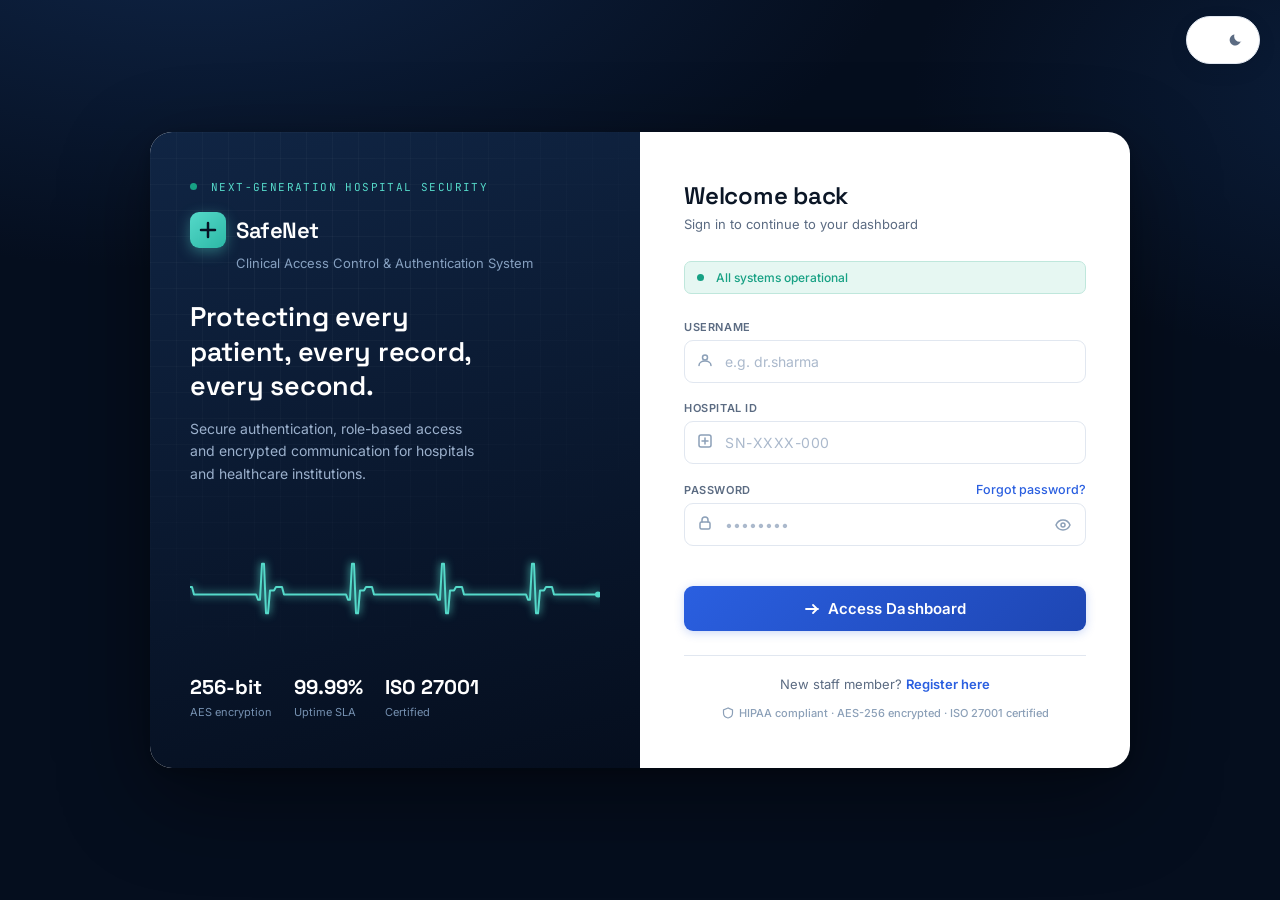
==== commit 8a23d0e2: "Fix: admin can now view uploaded ID proof documents" ====
--- a/frontend/admin.html
+++ b/frontend/admin.html
@@ -300,7 +300,7 @@
                     <div class="approval-info">
                         <div class="approval-name">${u.firstName} ${u.lastName}</div>
                         <div class="approval-meta">${u.department} · ${u.email}</div>
-                        ${u.idProofPath ? '<span class="view-doc">ID proof on file</span>' : '<span class="view-doc" style="color:var(--muted);">No ID proof uploaded</span>'}
+                        ${u.idProofPath ? `<span class="view-doc" style="cursor:pointer;" onclick="viewIdProof(${u.id})">View ID proof</span>` : '<span class="view-doc" style="color:var(--muted);">No ID proof uploaded</span>'}
                     </div>
                     <div class="approval-actions">
                         <select class="role-select" id="role-${u.id}">
@@ -364,6 +364,14 @@
         }
     }
 
+    async function viewIdProof(userId) {
+        try {
+            await SafeNetAPI.viewFile('/admin/id-proof/' + userId);
+        } catch (err) {
+            alert('Could not open document: ' + err.message);
+        }
+    }
+
     async function approveRow(id) {
         const role = document.getElementById('role-' + id).value;
         try {
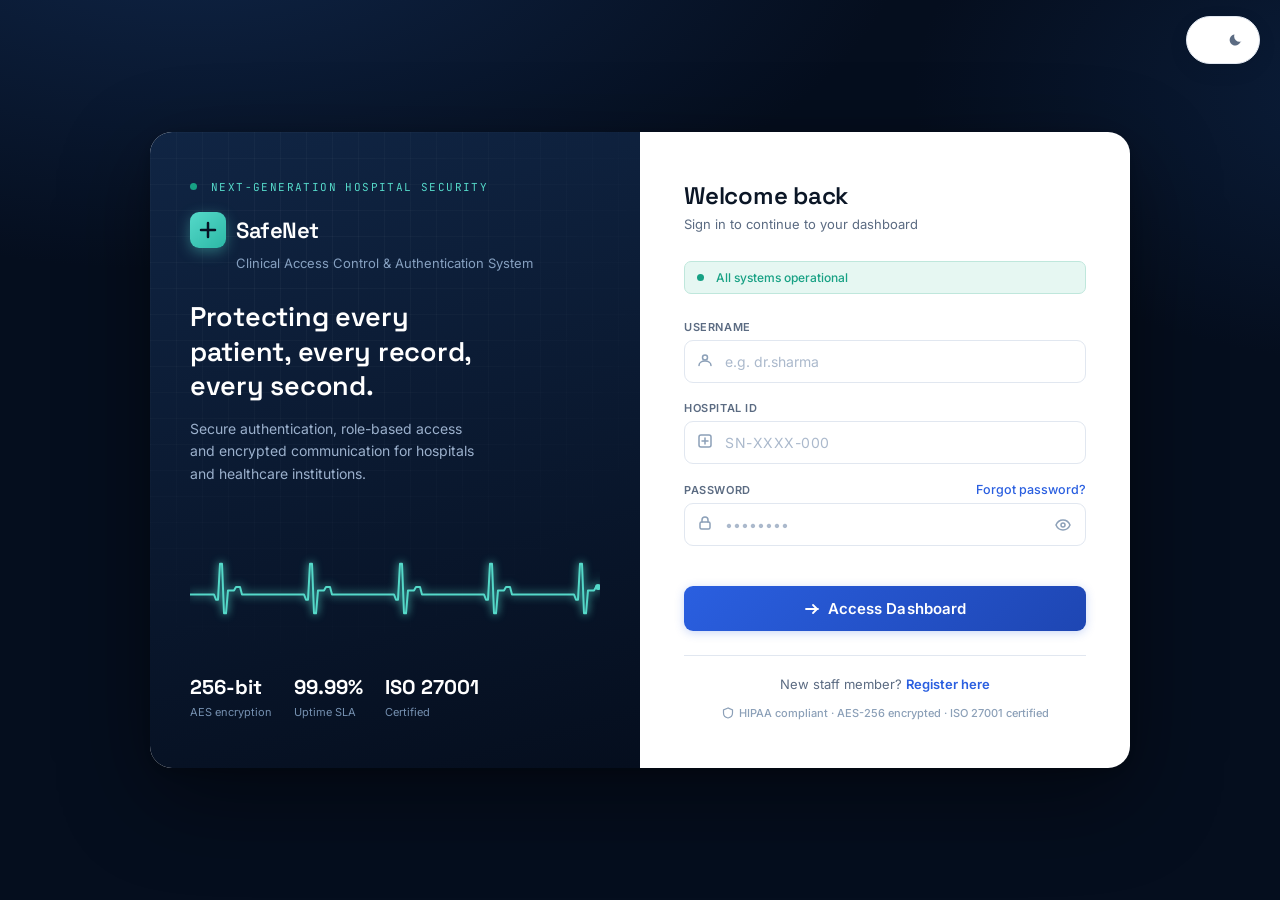
==== commit ccb88fe6: "Add mobile hamburger navigation" ====
--- a/frontend/admin.html
+++ b/frontend/admin.html
@@ -212,6 +212,7 @@
 <script src="js/notification.js"></script>
 <script src="js/search.js"></script>
 <script src="js/global-toolbar.js"></script>
+<script src="js/mobile-nav.js"></script>
 <script src="js/ai.js"></script>
 <script>
     let currentUser = SafeNetAPI.requireAuth();
--- a/frontend/css/design-system.css
+++ b/frontend/css/design-system.css
@@ -876,8 +876,41 @@
 @media (max-width: 900px) {
   body.auth-body { padding: 16px; }
   .card { padding: 32px 24px 28px; }
-  aside { position: relative; height: auto; min-height: 0; width: 100%; }
-  body.app-body { flex-direction: column; }
+
+  /* Off-canvas sidebar drawer — replaces the old per-page inconsistent
+     behavior (some pages hid the sidebar entirely below 768px with no way
+     back in without rotating to landscape; others squeezed it into a
+     full-width stacked block above the content). One consistent pattern
+     now, everywhere: sidebar starts off-screen, a hamburger button (see
+     .mobile-nav-toggle below, injected by js/mobile-nav.js) slides it in
+     as an overlay, and a dimmed scrim behind it can be tapped to close. */
+  aside {
+    position: fixed; top: 0; left: 0; height: 100vh;
+    width: 260px; max-width: 82vw;
+    transform: translateX(-100%);
+    transition: transform 0.28s var(--ease);
+    z-index: 900;
+    box-shadow: 10px 0 32px rgba(0,0,0,0.35);
+  }
+  aside.mobile-open { transform: translateX(0); }
+
+  .mobile-nav-scrim {
+    display: none; position: fixed; inset: 0;
+    background: rgba(4,10,22,0.55); z-index: 899;
+  }
+  .mobile-nav-scrim.open { display: block; }
+
+  .mobile-nav-toggle {
+    display: flex; align-items: center; justify-content: center;
+    position: fixed; top: 14px; left: 14px; z-index: 901;
+    width: 40px; height: 40px; border-radius: 10px;
+    background: var(--paper); border: 1px solid var(--line);
+    box-shadow: 0 4px 14px rgba(15,23,42,0.16);
+    color: var(--ink); cursor: pointer;
+  }
+}
+@media (min-width: 901px) {
+  .mobile-nav-toggle, .mobile-nav-scrim { display: none !important; }
 }
 @media (max-width: 480px) {
   .dept-pills, .form-row { grid-template-columns: 1fr; }
